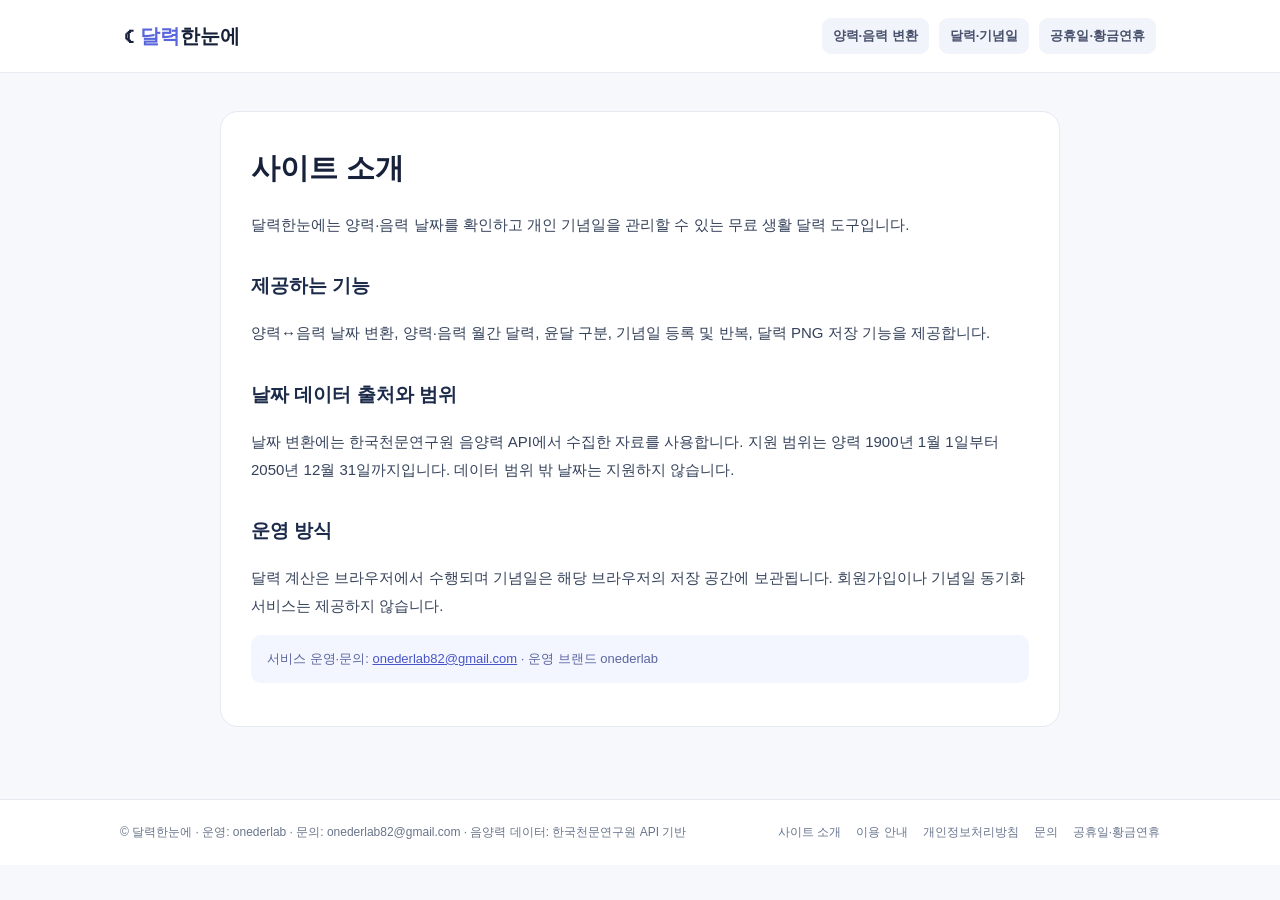
==== about.html @ 78605966 "Add files via upload" ====
<!DOCTYPE html>
<html lang="ko"><head><meta charset="utf-8"/><meta content="width=device-width,initial-scale=1" name="viewport"/><meta content="달력한눈에의 서비스 소개와 데이터 안내" name="description"/><title>사이트 소개 | 달력한눈에</title><link href="assets/info-pages.css" rel="stylesheet"/><link href="assets/site-info.css" rel="stylesheet"/><link href="favicon.svg" rel="icon" type="image/svg+xml"/></head><body><header><div class="nav"><div class="brand">☾ <i>달력</i>한눈에</div><nav class="site-menu"><a href="index.html">양력·음력 변환</a><a href="calendar.html">달력·기념일</a><a href="holidays.html">공휴일·황금연휴</a></nav></div></header><main class="info-page"><article><h1>사이트 소개</h1><p>달력한눈에는 양력·음력 날짜를 확인하고 개인 기념일을 관리할 수 있는 무료 생활 달력 도구입니다.</p><h2>제공하는 기능</h2><p>양력↔음력 날짜 변환, 양력·음력 월간 달력, 윤달 구분, 기념일 등록 및 반복, 달력 PNG 저장 기능을 제공합니다.</p><h2>날짜 데이터 출처와 범위</h2><p>날짜 변환에는 한국천문연구원 음양력 API에서 수집한 자료를 사용합니다. 지원 범위는 양력 1900년 1월 1일부터 2050년 12월 31일까지입니다. 데이터 범위 밖 날짜는 지원하지 않습니다.</p><h2>운영 방식</h2><p>달력 계산은 브라우저에서 수행되며 기념일은 해당 브라우저의 저장 공간에 보관됩니다. 회원가입이나 기념일 동기화 서비스는 제공하지 않습니다.</p><p class="notice">서비스 운영·문의: <a href="mailto:onederlab82@gmail.com">onederlab82@gmail.com</a> · 운영 브랜드 onederlab</p></article></main><footer class="site-footer"><div class="footer-inner"><span>© 달력한눈에 · 운영: onederlab · 문의: onederlab82@gmail.com · 음양력 데이터: 한국천문연구원 API 기반</span><nav aria-label="사이트 정보"><a href="about.html">사이트 소개</a><a href="guide.html">이용 안내</a><a href="privacy.html">개인정보처리방침</a><a href="contact.html">문의</a><a href="holidays.html">공휴일·황금연휴</a></nav></div></footer></body></html>
---- assets/info-pages.css ----
:root{font-family:Pretendard,"Noto Sans KR",-apple-system,BlinkMacSystemFont,"Segoe UI",sans-serif;color:#17213a;background:#f6f8fc}*{box-sizing:border-box}body{margin:0}header{background:#fff;border-bottom:1px solid #e7ebf3}.nav{max-width:1080px;margin:auto;padding:18px 24px;display:flex;align-items:center;justify-content:space-between;gap:12px;flex-wrap:wrap}.brand{font-size:20px;font-weight:850}.brand i{color:#5965db;font-style:normal}.site-menu{display:flex;gap:10px}.site-menu a{text-decoration:none;color:#47516c;font-size:13px;font-weight:700;padding:9px 11px;background:#f2f4fb;border-radius:9px}
---- assets/site-info.css ----
.site-footer{margin-top:28px;background:#fff;border-top:1px solid #e5e9f1;color:#69758b;font-size:12px}
.footer-inner{max-width:1080px;margin:auto;padding:24px 20px;display:flex;align-items:center;justify-content:space-between;gap:15px;flex-wrap:wrap}
.site-footer nav{display:flex;gap:15px;flex-wrap:wrap}.site-footer a{color:#68758e;text-decoration:none}.site-footer a:hover{text-decoration:underline;color:#4856c7}
.demo-ad{margin:20px 0;border:1px dashed #cbd4e5;border-radius:12px;background:#f9fbfe;min-height:105px;display:flex;align-items:center;justify-content:center;flex-direction:column;gap:6px;color:#758198;font-size:13px;text-align:center;padding:16px}
.demo-ad small{font-size:11px;color:#96a0b2}.info-page{max-width:880px;margin:38px auto 72px;padding:0 20px}
.info-page article{background:#fff;border:1px solid #e5e9f1;border-radius:18px;padding:30px;line-height:1.85;color:#35425b}
.info-page h1{margin:0 0 10px;font-size:29px;color:#17213a}.info-page h2{margin-top:30px;font-size:19px;color:#1c2b4a}
.info-page p,.info-page li{font-size:15px}.info-page .notice{background:#f4f6ff;border-radius:10px;padding:12px 16px;font-size:13px;color:#5965a0}
.info-page a{color:#4856c7}@media(max-width:600px){.info-page article{padding:20px}.info-page h1{font-size:24px}}
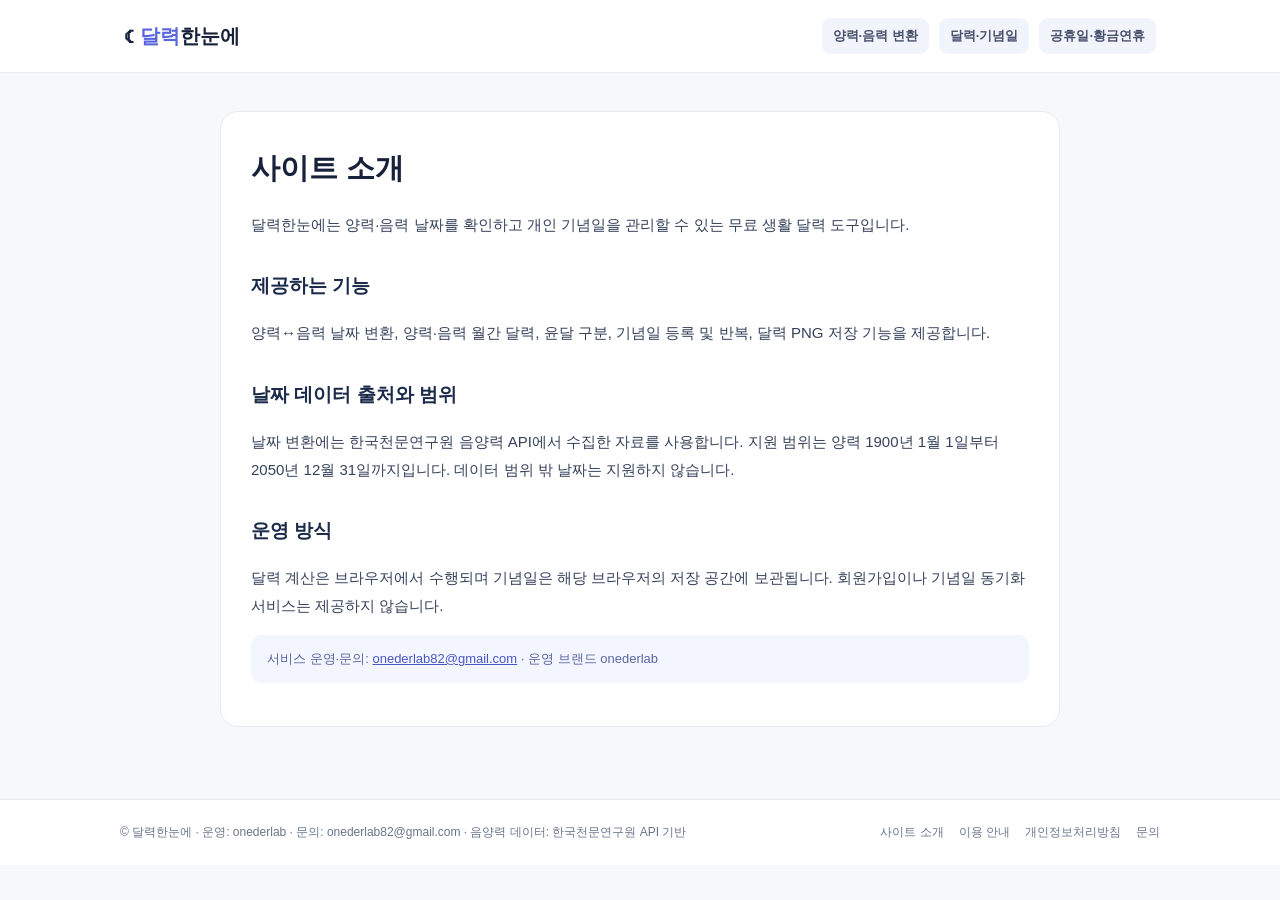
==== commit ec9d04df: "Add files via upload" ====
--- a/about.html
+++ b/about.html
@@ -1,2 +1,2 @@
 <!DOCTYPE html>
-<html lang="ko"><head><meta charset="utf-8"/><meta content="width=device-width,initial-scale=1" name="viewport"/><meta content="달력한눈에의 서비스 소개와 데이터 안내" name="description"/><title>사이트 소개 | 달력한눈에</title><link href="assets/info-pages.css" rel="stylesheet"/><link href="assets/site-info.css" rel="stylesheet"/><link href="favicon.svg" rel="icon" type="image/svg+xml"/></head><body><header><div class="nav"><div class="brand">☾ <i>달력</i>한눈에</div><nav class="site-menu"><a href="index.html">양력·음력 변환</a><a href="calendar.html">달력·기념일</a><a href="holidays.html">공휴일·황금연휴</a></nav></div></header><main class="info-page"><article><h1>사이트 소개</h1><p>달력한눈에는 양력·음력 날짜를 확인하고 개인 기념일을 관리할 수 있는 무료 생활 달력 도구입니다.</p><h2>제공하는 기능</h2><p>양력↔음력 날짜 변환, 양력·음력 월간 달력, 윤달 구분, 기념일 등록 및 반복, 달력 PNG 저장 기능을 제공합니다.</p><h2>날짜 데이터 출처와 범위</h2><p>날짜 변환에는 한국천문연구원 음양력 API에서 수집한 자료를 사용합니다. 지원 범위는 양력 1900년 1월 1일부터 2050년 12월 31일까지입니다. 데이터 범위 밖 날짜는 지원하지 않습니다.</p><h2>운영 방식</h2><p>달력 계산은 브라우저에서 수행되며 기념일은 해당 브라우저의 저장 공간에 보관됩니다. 회원가입이나 기념일 동기화 서비스는 제공하지 않습니다.</p><p class="notice">서비스 운영·문의: <a href="mailto:onederlab82@gmail.com">onederlab82@gmail.com</a> · 운영 브랜드 onederlab</p></article></main><footer class="site-footer"><div class="footer-inner"><span>© 달력한눈에 · 운영: onederlab · 문의: onederlab82@gmail.com · 음양력 데이터: 한국천문연구원 API 기반</span><nav aria-label="사이트 정보"><a href="about.html">사이트 소개</a><a href="guide.html">이용 안내</a><a href="privacy.html">개인정보처리방침</a><a href="contact.html">문의</a><a href="holidays.html">공휴일·황금연휴</a></nav></div></footer></body></html>+<html lang="ko"><head><meta charset="utf-8"/><meta content="width=device-width,initial-scale=1" name="viewport"/><meta content="달력한눈에의 서비스 소개와 데이터 안내" name="description"/><title>사이트 소개 | 달력한눈에</title><link href="assets/info-pages.css" rel="stylesheet"/><link href="assets/site-info.css" rel="stylesheet"/><link href="favicon.svg" rel="icon" type="image/svg+xml"/><link rel="stylesheet" href="assets/mobile.css"></head><body><header><div class="nav"><div class="brand">☾ <i>달력</i>한눈에</div><nav class="site-menu"><a href="index.html">양력·음력 변환</a><a href="calendar.html">달력·기념일</a><a href="holidays.html">공휴일·황금연휴</a></nav></div></header><main class="info-page"><article><h1>사이트 소개</h1><p>달력한눈에는 양력·음력 날짜를 확인하고 개인 기념일을 관리할 수 있는 무료 생활 달력 도구입니다.</p><h2>제공하는 기능</h2><p>양력↔음력 날짜 변환, 양력·음력 월간 달력, 윤달 구분, 기념일 등록 및 반복, 달력 PNG 저장 기능을 제공합니다.</p><h2>날짜 데이터 출처와 범위</h2><p>날짜 변환에는 한국천문연구원 음양력 API에서 수집한 자료를 사용합니다. 지원 범위는 양력 1900년 1월 1일부터 2050년 12월 31일까지입니다. 데이터 범위 밖 날짜는 지원하지 않습니다.</p><h2>운영 방식</h2><p>달력 계산은 브라우저에서 수행되며 기념일은 해당 브라우저의 저장 공간에 보관됩니다. 회원가입이나 기념일 동기화 서비스는 제공하지 않습니다.</p><p class="notice">서비스 운영·문의: <a href="mailto:onederlab82@gmail.com">onederlab82@gmail.com</a> · 운영 브랜드 onederlab</p></article></main><footer class="site-footer"><div class="footer-inner"><span>© 달력한눈에 · 운영: onederlab · 문의: onederlab82@gmail.com · 음양력 데이터: 한국천문연구원 API 기반</span><nav aria-label="사이트 정보"><a href="about.html">사이트 소개</a><a href="guide.html">이용 안내</a><a href="privacy.html">개인정보처리방침</a><a href="contact.html">문의</a></nav></div></footer></body></html>
--- a/assets/mobile.css
+++ b/assets/mobile.css
@@ -0,0 +1,77 @@
+/* v9 mobile responsiveness: loaded after shared-layout.css on every page */
+html{overflow-x:clip;-webkit-text-size-adjust:100%}
+body{min-width:0;overflow-wrap:break-word}
+img,svg,canvas{max-width:100%}
+button,select,input{max-width:100%}
+button,select{touch-action:manipulation}
+:focus-visible{outline:3px solid #5965db;outline-offset:2px}
+@media(max-width:800px){
+ main .layout{grid-template-columns:minmax(0,1fr)}
+ .footer-inner{align-items:flex-start}
+}
+@media(max-width:600px){
+ header .nav{padding:12px 14px;min-height:0;gap:12px}
+ header .brand{font-size:19px}
+ header .site-menu{display:grid;grid-template-columns:repeat(3,minmax(0,1fr));gap:6px;width:100%;align-items:stretch}
+ header .site-menu a{min-width:0;padding:10px 4px;min-height:44px;font-size:clamp(10px,2.75vw,12px);line-height:1.35;text-align:center;white-space:normal}
+ main,main.holidays-page{padding:24px 12px 48px}
+ main .hero,main .intro,main.holidays-page .intro{margin-bottom:18px}
+ main .hero h1,main .intro h1,main.holidays-page .intro h1{font-size:clamp(23px,6vw,27px);letter-spacing:-.7px}
+ main .hero p,main .intro p,main.holidays-page .intro p{font-size:13px}
+ main .panel,main.holidays-page .panel,main .aside,main .side{padding:16px;border-radius:15px}
+ main .layout{gap:14px}
+ .demo-ad,main.holidays-page .holiday-ad{margin:16px 0;min-height:76px;padding:12px}
+ .footer-inner{padding:20px 14px;gap:12px;line-height:1.7}
+ .footer-inner nav{display:flex;flex-wrap:wrap;gap:9px 14px}
+ /* Converter */
+ .fields{grid-template-columns:minmax(0,1.35fr) minmax(0,1fr) minmax(0,1fr);gap:7px}
+ .field{min-width:0}
+ .field select,.field input{min-width:0;width:100%;font-size:16px;padding:12px 5px}
+ .field label{margin-bottom:6px}
+ .tabs button{min-width:0;font-size:13px;padding:12px 5px;min-height:44px}
+ .section-label{margin:22px 0 12px;font-size:14px}
+ .primary{min-height:46px}
+ .result{padding:18px 14px;margin-top:18px}
+ .result .date{font-size:clamp(19px,5.5vw,26px);overflow-wrap:anywhere}
+ .info{padding:19px 16px;margin-top:16px}
+ /* Calendar: preserve seven columns while making text readable */
+ .toolbar{display:flex;flex-direction:column;align-items:stretch;gap:12px}
+ .months{width:100%;justify-content:space-between;gap:4px}
+ .date-jump{min-width:0;justify-content:center;gap:5px}
+ .date-jump select{font-size:14px;padding:9px 5px;min-width:0;max-width:112px}
+ .months>button{min-width:40px;min-height:44px;padding:8px 10px;flex-shrink:0}
+ .controls{justify-content:space-between;width:100%}
+ .controls button,.controls select{min-height:44px}
+ .weekdays,.days{gap:2px}
+ .weekday{font-size:11px;padding:8px 0}
+ .day,.empty{min-width:0;min-height:76px;border-radius:6px}
+ .day{padding:5px 3px;gap:3px;overflow:hidden}
+ .day.selected{padding:4px 2px}
+ .day .main-date{font-size:13px}
+ .day .sub-date{font-size:9px;line-height:1.15;overflow-wrap:anywhere}
+ .day .event-tag{font-size:9px;padding:2px;line-height:1.2}
+ .holiday-tag{font-size:9px;line-height:1.15;overflow-wrap:anywhere}
+ .all-events-list{grid-template-columns:minmax(0,1fr)}
+ .all-event{min-width:0;padding:10px;flex-wrap:wrap}
+ .all-event-actions{flex-wrap:wrap}
+ /* Holiday overview */
+ .holiday-head{gap:10px;align-items:flex-start}
+ .holiday-summary{font-size:13px}
+ .gold-grid,.month-grid{grid-template-columns:minmax(0,1fr)}
+ .gold-card,.month-card{min-width:0;padding:14px}
+ .gold-card h3{font-size:17px}
+ .gold-card .range{font-size:13px;overflow-wrap:anywhere}
+ .section-heading h2{font-size:19px}
+ .info-page{margin:22px auto 45px;padding:0 12px}
+ .info-page article{padding:18px 15px}
+}
+@media(max-width:360px){
+ header .site-menu a{font-size:10px;padding:9px 2px}
+ main,main.holidays-page{padding-left:9px;padding-right:9px}
+ main .panel,main.holidays-page .panel{padding:11px}
+ .day,.empty{min-height:72px}
+ .day .main-date{font-size:12px}
+ .day .sub-date,.holiday-tag{font-size:8px}
+ .date-jump select{max-width:100px;padding:8px 3px}
+}
+@media(prefers-reduced-motion:reduce){*,*::before,*::after{scroll-behavior:auto!important;transition:none!important}}
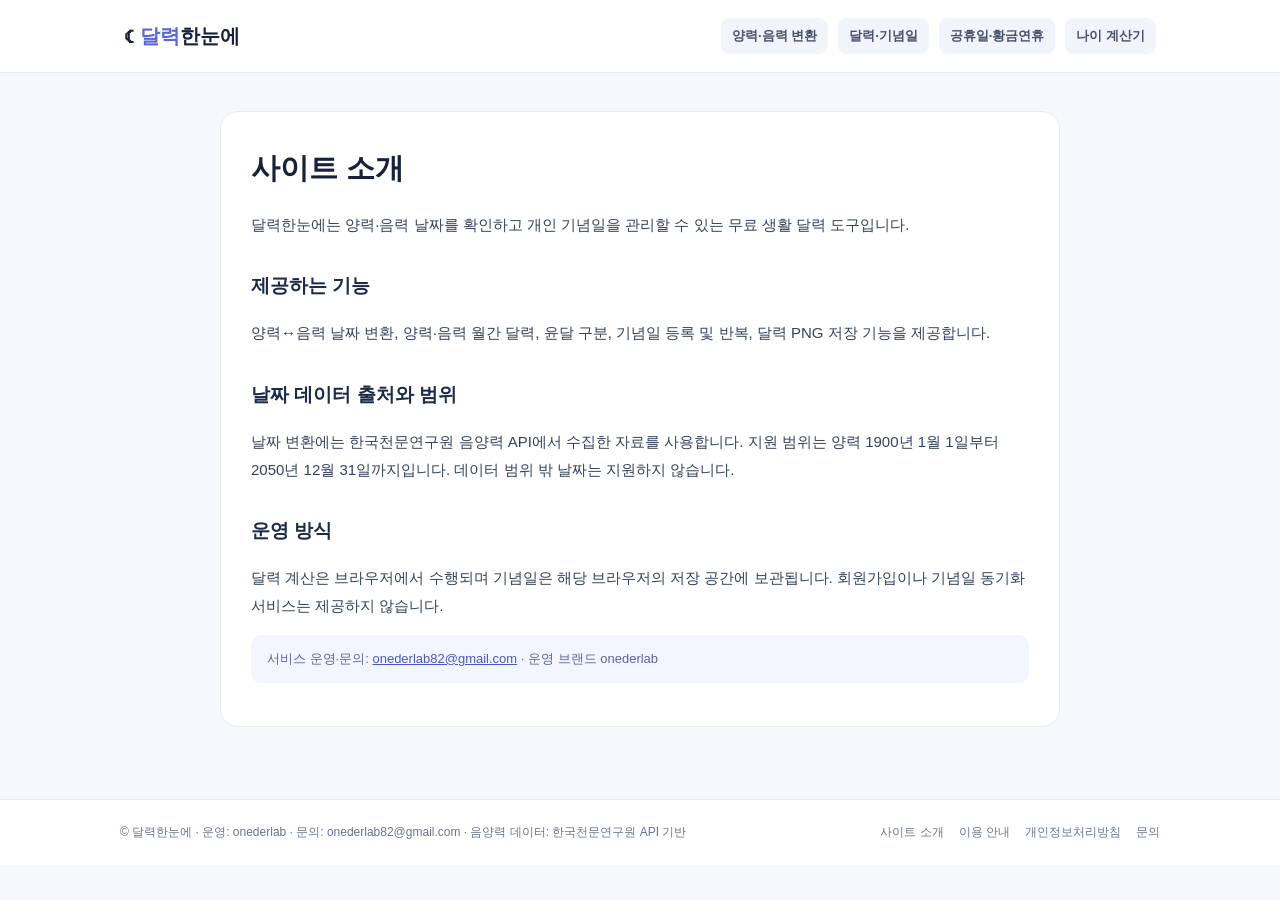
==== commit c8a4fd1f: "Add files via upload" ====
--- a/about.html
+++ b/about.html
@@ -1,2 +1,2 @@
 <!DOCTYPE html>
-<html lang="ko"><head><meta charset="utf-8"/><meta content="width=device-width,initial-scale=1" name="viewport"/><meta content="달력한눈에의 서비스 소개와 데이터 안내" name="description"/><title>사이트 소개 | 달력한눈에</title><link href="assets/info-pages.css" rel="stylesheet"/><link href="assets/site-info.css" rel="stylesheet"/><link href="favicon.svg" rel="icon" type="image/svg+xml"/><link rel="stylesheet" href="assets/mobile.css"></head><body><header><div class="nav"><div class="brand">☾ <i>달력</i>한눈에</div><nav class="site-menu"><a href="index.html">양력·음력 변환</a><a href="calendar.html">달력·기념일</a><a href="holidays.html">공휴일·황금연휴</a></nav></div></header><main class="info-page"><article><h1>사이트 소개</h1><p>달력한눈에는 양력·음력 날짜를 확인하고 개인 기념일을 관리할 수 있는 무료 생활 달력 도구입니다.</p><h2>제공하는 기능</h2><p>양력↔음력 날짜 변환, 양력·음력 월간 달력, 윤달 구분, 기념일 등록 및 반복, 달력 PNG 저장 기능을 제공합니다.</p><h2>날짜 데이터 출처와 범위</h2><p>날짜 변환에는 한국천문연구원 음양력 API에서 수집한 자료를 사용합니다. 지원 범위는 양력 1900년 1월 1일부터 2050년 12월 31일까지입니다. 데이터 범위 밖 날짜는 지원하지 않습니다.</p><h2>운영 방식</h2><p>달력 계산은 브라우저에서 수행되며 기념일은 해당 브라우저의 저장 공간에 보관됩니다. 회원가입이나 기념일 동기화 서비스는 제공하지 않습니다.</p><p class="notice">서비스 운영·문의: <a href="mailto:onederlab82@gmail.com">onederlab82@gmail.com</a> · 운영 브랜드 onederlab</p></article></main><footer class="site-footer"><div class="footer-inner"><span>© 달력한눈에 · 운영: onederlab · 문의: onederlab82@gmail.com · 음양력 데이터: 한국천문연구원 API 기반</span><nav aria-label="사이트 정보"><a href="about.html">사이트 소개</a><a href="guide.html">이용 안내</a><a href="privacy.html">개인정보처리방침</a><a href="contact.html">문의</a></nav></div></footer></body></html>+<html lang="ko"><head><meta charset="utf-8"/><meta content="width=device-width,initial-scale=1" name="viewport"/><meta content="달력한눈에의 서비스 소개와 데이터 안내" name="description"/><title>사이트 소개 | 달력한눈에</title><link href="assets/info-pages.css" rel="stylesheet"/><link href="assets/site-info.css" rel="stylesheet"/><link href="favicon.svg" rel="icon" type="image/svg+xml"/><link rel="stylesheet" href="assets/mobile.css"></head><body><header><div class="nav"><div class="brand">☾ <i>달력</i>한눈에</div><nav class="site-menu"><a href="index.html">양력·음력 변환</a><a href="calendar.html">달력·기념일</a><a href="holidays.html">공휴일·황금연휴</a><a href="age.html">나이 계산기</a></nav></div></header><main class="info-page"><article><h1>사이트 소개</h1><p>달력한눈에는 양력·음력 날짜를 확인하고 개인 기념일을 관리할 수 있는 무료 생활 달력 도구입니다.</p><h2>제공하는 기능</h2><p>양력↔음력 날짜 변환, 양력·음력 월간 달력, 윤달 구분, 기념일 등록 및 반복, 달력 PNG 저장 기능을 제공합니다.</p><h2>날짜 데이터 출처와 범위</h2><p>날짜 변환에는 한국천문연구원 음양력 API에서 수집한 자료를 사용합니다. 지원 범위는 양력 1900년 1월 1일부터 2050년 12월 31일까지입니다. 데이터 범위 밖 날짜는 지원하지 않습니다.</p><h2>운영 방식</h2><p>달력 계산은 브라우저에서 수행되며 기념일은 해당 브라우저의 저장 공간에 보관됩니다. 회원가입이나 기념일 동기화 서비스는 제공하지 않습니다.</p><p class="notice">서비스 운영·문의: <a href="mailto:onederlab82@gmail.com">onederlab82@gmail.com</a> · 운영 브랜드 onederlab</p></article></main><footer class="site-footer"><div class="footer-inner"><span>© 달력한눈에 · 운영: onederlab · 문의: onederlab82@gmail.com · 음양력 데이터: 한국천문연구원 API 기반</span><nav aria-label="사이트 정보"><a href="about.html">사이트 소개</a><a href="guide.html">이용 안내</a><a href="privacy.html">개인정보처리방침</a><a href="contact.html">문의</a></nav></div></footer></body></html>
--- a/assets/mobile.css
+++ b/assets/mobile.css
@@ -12,7 +12,7 @@
 @media(max-width:600px){
  header .nav{padding:12px 14px;min-height:0;gap:12px}
  header .brand{font-size:19px}
- header .site-menu{display:grid;grid-template-columns:repeat(3,minmax(0,1fr));gap:6px;width:100%;align-items:stretch}
+ header .site-menu{display:grid;grid-template-columns:repeat(2,minmax(0,1fr));gap:6px;width:100%;align-items:stretch}
  header .site-menu a{min-width:0;padding:10px 4px;min-height:44px;font-size:clamp(10px,2.75vw,12px);line-height:1.35;text-align:center;white-space:normal}
  main,main.holidays-page{padding:24px 12px 48px}
  main .hero,main .intro,main.holidays-page .intro{margin-bottom:18px}
@@ -47,8 +47,8 @@
  .day,.empty{min-width:0;min-height:76px;border-radius:6px}
  .day{padding:5px 3px;gap:3px;overflow:hidden}
  .day.selected{padding:4px 2px}
- .day .main-date{font-size:13px}
- .day .sub-date{font-size:9px;line-height:1.15;overflow-wrap:anywhere}
+ .day .main-date{font-size:clamp(15px,4.5vw,19px);line-height:1.2;font-weight:850}
+ .day .sub-date{font-size:clamp(9px,2.5vw,11px);line-height:1.15;overflow-wrap:anywhere}
  .day .event-tag{font-size:9px;padding:2px;line-height:1.2}
  .holiday-tag{font-size:9px;line-height:1.15;overflow-wrap:anywhere}
  .all-events-list{grid-template-columns:minmax(0,1fr)}
@@ -70,8 +70,27 @@
  main,main.holidays-page{padding-left:9px;padding-right:9px}
  main .panel,main.holidays-page .panel{padding:11px}
  .day,.empty{min-height:72px}
- .day .main-date{font-size:12px}
- .day .sub-date,.holiday-tag{font-size:8px}
+ .day .main-date{font-size:15px}
+ .day .sub-date,.holiday-tag{font-size:9px}
  .date-jump select{max-width:100px;padding:8px 3px}
 }
 @media(prefers-reduced-motion:reduce){*,*::before,*::after{scroll-behavior:auto!important;transition:none!important}}
+
+/* v12: compact, legible seven-column calendar on narrow screens */
+@media(max-width:600px){
+ .weekdays,.days{gap:3px}
+ .day,.empty{min-height:83px}
+ .day{padding:7px 3px;gap:3px}
+ .day.selected{padding:6px 2px}
+ .day .main-date{font-size:clamp(15px,4.5vw,19px)!important;font-weight:850;line-height:1.2}
+ .day .sub-date{font-size:10px;line-height:1.2}
+ .day .event-tag,.holiday-tag{font-size:9px;line-height:1.2}
+ header .site-menu a{font-size:12px;min-height:44px}
+}
+@media(max-width:360px){
+ .weekdays,.days{gap:2px}
+ .day,.empty{min-height:79px}
+ .day{padding:6px 2px}
+ .day .main-date{font-size:15px!important}
+ header .site-menu a{font-size:11px}
+}
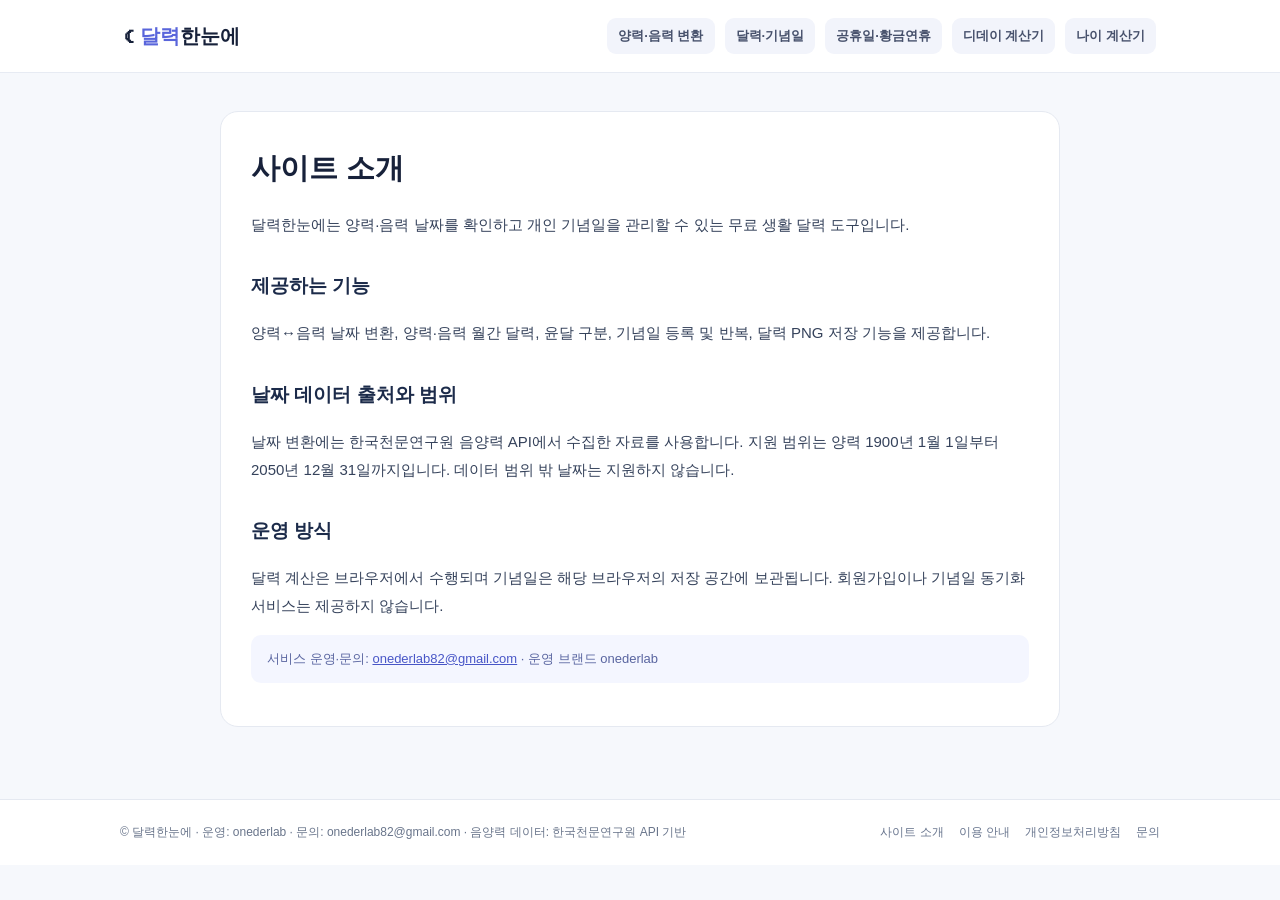
==== commit 40b3e383: "Add files via upload" ====
--- a/about.html
+++ b/about.html
@@ -1,2 +1,3 @@
 <!DOCTYPE html>
-<html lang="ko"><head><meta charset="utf-8"/><meta content="width=device-width,initial-scale=1" name="viewport"/><meta content="달력한눈에의 서비스 소개와 데이터 안내" name="description"/><title>사이트 소개 | 달력한눈에</title><link href="assets/info-pages.css" rel="stylesheet"/><link href="assets/site-info.css" rel="stylesheet"/><link href="favicon.svg" rel="icon" type="image/svg+xml"/><link rel="stylesheet" href="assets/mobile.css"></head><body><header><div class="nav"><div class="brand">☾ <i>달력</i>한눈에</div><nav class="site-menu"><a href="index.html">양력·음력 변환</a><a href="calendar.html">달력·기념일</a><a href="holidays.html">공휴일·황금연휴</a><a href="age.html">나이 계산기</a></nav></div></header><main class="info-page"><article><h1>사이트 소개</h1><p>달력한눈에는 양력·음력 날짜를 확인하고 개인 기념일을 관리할 수 있는 무료 생활 달력 도구입니다.</p><h2>제공하는 기능</h2><p>양력↔음력 날짜 변환, 양력·음력 월간 달력, 윤달 구분, 기념일 등록 및 반복, 달력 PNG 저장 기능을 제공합니다.</p><h2>날짜 데이터 출처와 범위</h2><p>날짜 변환에는 한국천문연구원 음양력 API에서 수집한 자료를 사용합니다. 지원 범위는 양력 1900년 1월 1일부터 2050년 12월 31일까지입니다. 데이터 범위 밖 날짜는 지원하지 않습니다.</p><h2>운영 방식</h2><p>달력 계산은 브라우저에서 수행되며 기념일은 해당 브라우저의 저장 공간에 보관됩니다. 회원가입이나 기념일 동기화 서비스는 제공하지 않습니다.</p><p class="notice">서비스 운영·문의: <a href="mailto:onederlab82@gmail.com">onederlab82@gmail.com</a> · 운영 브랜드 onederlab</p></article></main><footer class="site-footer"><div class="footer-inner"><span>© 달력한눈에 · 운영: onederlab · 문의: onederlab82@gmail.com · 음양력 데이터: 한국천문연구원 API 기반</span><nav aria-label="사이트 정보"><a href="about.html">사이트 소개</a><a href="guide.html">이용 안내</a><a href="privacy.html">개인정보처리방침</a><a href="contact.html">문의</a></nav></div></footer></body></html>+
+<html lang="ko"><head><meta charset="utf-8"/><meta content="width=device-width,initial-scale=1" name="viewport"/><meta content="달력한눈에에서 제공하는 양력 음력 변환, 달력, 공휴일·황금연휴, 나이 계산 기능과 날짜 데이터 출처를 안내합니다." name="description"/><title>달력한눈에 소개 - 무료 날짜·달력 계산 서비스</title><link href="assets/info-pages.css" rel="stylesheet"/><link href="assets/site-info.css" rel="stylesheet"/><link href="favicon.svg" rel="icon" type="image/svg+xml"/><link href="assets/mobile.css" rel="stylesheet"/><link href="https://dalryeok-hannune.pages.dev/about.html" rel="canonical"/><meta content="https://dalryeok-hannune.pages.dev/about.html" property="og:url"/><meta content="website" property="og:type"/></head><body><header><div class="nav"><div class="brand">☾ <i>달력</i>한눈에</div><nav class="site-menu"><a href="index.html">양력·음력 변환</a><a href="calendar.html">달력·기념일</a><a href="holidays.html">공휴일·황금연휴</a><a href="dday.html">디데이 계산기</a><a href="age.html">나이 계산기</a></nav></div></header><main class="info-page"><article><h1>사이트 소개</h1><p>달력한눈에는 양력·음력 날짜를 확인하고 개인 기념일을 관리할 수 있는 무료 생활 달력 도구입니다.</p><h2>제공하는 기능</h2><p>양력↔음력 날짜 변환, 양력·음력 월간 달력, 윤달 구분, 기념일 등록 및 반복, 달력 PNG 저장 기능을 제공합니다.</p><h2>날짜 데이터 출처와 범위</h2><p>날짜 변환에는 한국천문연구원 음양력 API에서 수집한 자료를 사용합니다. 지원 범위는 양력 1900년 1월 1일부터 2050년 12월 31일까지입니다. 데이터 범위 밖 날짜는 지원하지 않습니다.</p><h2>운영 방식</h2><p>달력 계산은 브라우저에서 수행되며 기념일은 해당 브라우저의 저장 공간에 보관됩니다. 회원가입이나 기념일 동기화 서비스는 제공하지 않습니다.</p><p class="notice">서비스 운영·문의: <a href="mailto:onederlab82@gmail.com">onederlab82@gmail.com</a> · 운영 브랜드 onederlab</p></article></main><footer class="site-footer"><div class="footer-inner"><span>© 달력한눈에 · 운영: onederlab · 문의: onederlab82@gmail.com · 음양력 데이터: 한국천문연구원 API 기반</span><nav aria-label="사이트 정보"><a href="about.html">사이트 소개</a><a href="guide.html">이용 안내</a><a href="privacy.html">개인정보처리방침</a><a href="contact.html">문의</a></nav></div></footer></body></html>
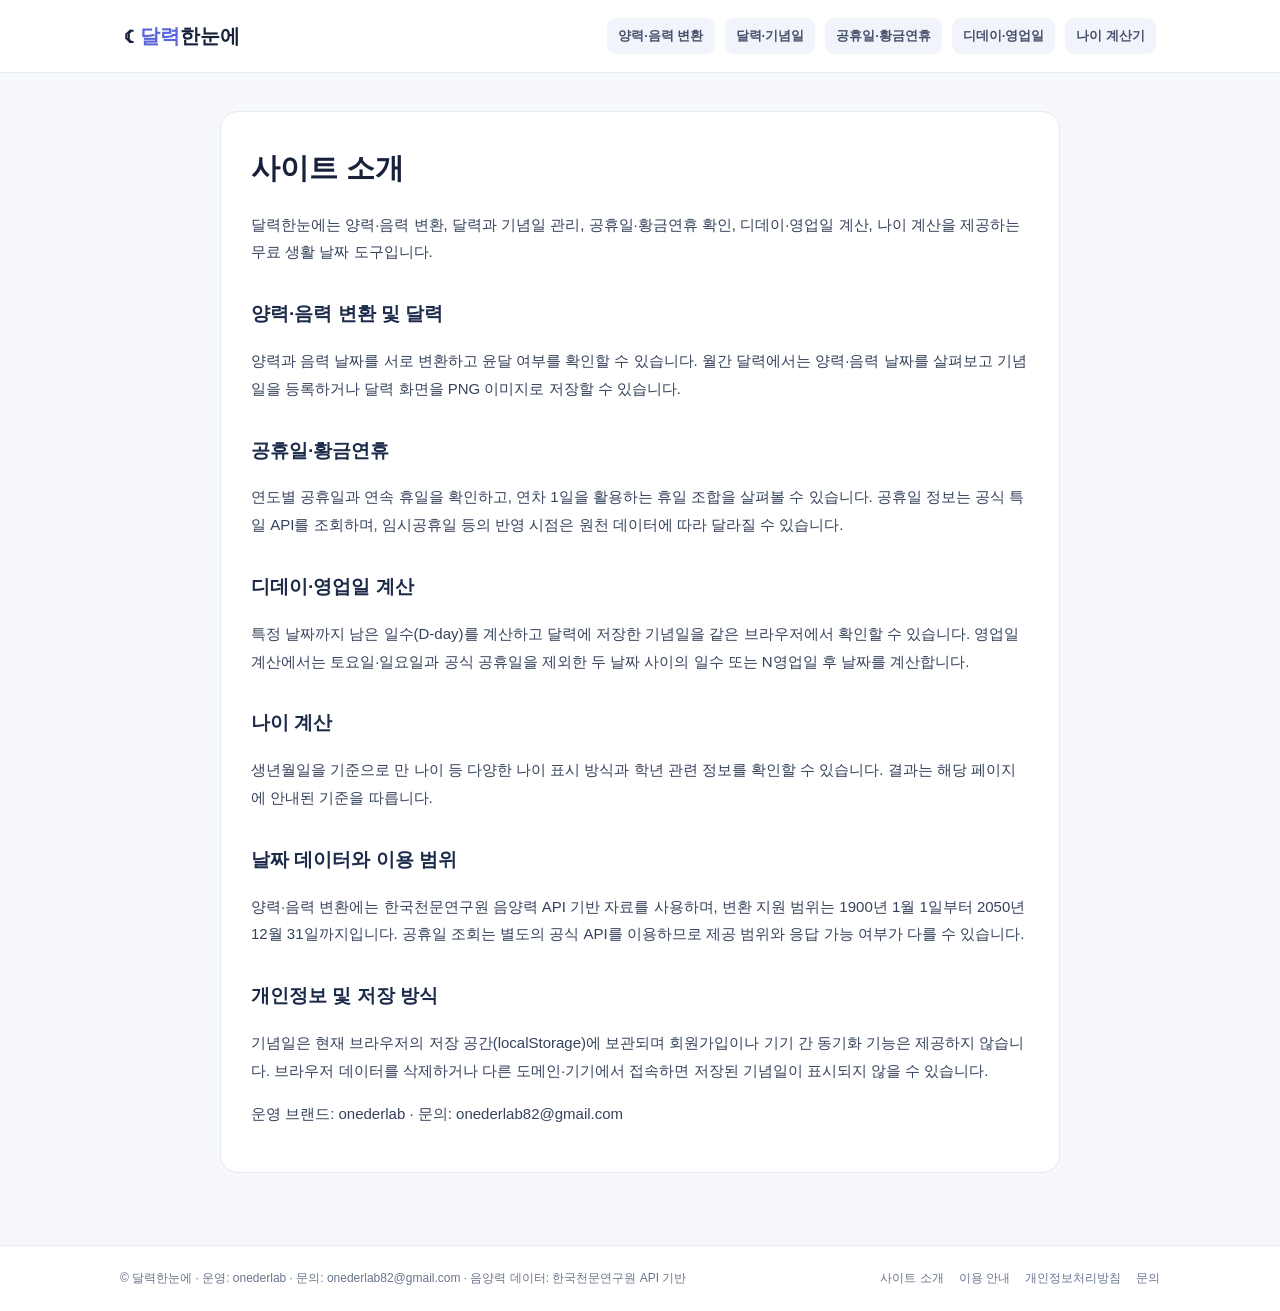
==== commit a7b4f8ed: "Add files via upload" ====
--- a/about.html
+++ b/about.html
@@ -1,3 +1,3 @@
 <!DOCTYPE html>
 
-<html lang="ko"><head><meta charset="utf-8"/><meta content="width=device-width,initial-scale=1" name="viewport"/><meta content="달력한눈에에서 제공하는 양력 음력 변환, 달력, 공휴일·황금연휴, 나이 계산 기능과 날짜 데이터 출처를 안내합니다." name="description"/><title>달력한눈에 소개 - 무료 날짜·달력 계산 서비스</title><link href="assets/info-pages.css" rel="stylesheet"/><link href="assets/site-info.css" rel="stylesheet"/><link href="favicon.svg" rel="icon" type="image/svg+xml"/><link href="assets/mobile.css" rel="stylesheet"/><link href="https://dalryeok-hannune.pages.dev/about.html" rel="canonical"/><meta content="https://dalryeok-hannune.pages.dev/about.html" property="og:url"/><meta content="website" property="og:type"/></head><body><header><div class="nav"><div class="brand">☾ <i>달력</i>한눈에</div><nav class="site-menu"><a href="index.html">양력·음력 변환</a><a href="calendar.html">달력·기념일</a><a href="holidays.html">공휴일·황금연휴</a><a href="dday.html">디데이 계산기</a><a href="age.html">나이 계산기</a></nav></div></header><main class="info-page"><article><h1>사이트 소개</h1><p>달력한눈에는 양력·음력 날짜를 확인하고 개인 기념일을 관리할 수 있는 무료 생활 달력 도구입니다.</p><h2>제공하는 기능</h2><p>양력↔음력 날짜 변환, 양력·음력 월간 달력, 윤달 구분, 기념일 등록 및 반복, 달력 PNG 저장 기능을 제공합니다.</p><h2>날짜 데이터 출처와 범위</h2><p>날짜 변환에는 한국천문연구원 음양력 API에서 수집한 자료를 사용합니다. 지원 범위는 양력 1900년 1월 1일부터 2050년 12월 31일까지입니다. 데이터 범위 밖 날짜는 지원하지 않습니다.</p><h2>운영 방식</h2><p>달력 계산은 브라우저에서 수행되며 기념일은 해당 브라우저의 저장 공간에 보관됩니다. 회원가입이나 기념일 동기화 서비스는 제공하지 않습니다.</p><p class="notice">서비스 운영·문의: <a href="mailto:onederlab82@gmail.com">onederlab82@gmail.com</a> · 운영 브랜드 onederlab</p></article></main><footer class="site-footer"><div class="footer-inner"><span>© 달력한눈에 · 운영: onederlab · 문의: onederlab82@gmail.com · 음양력 데이터: 한국천문연구원 API 기반</span><nav aria-label="사이트 정보"><a href="about.html">사이트 소개</a><a href="guide.html">이용 안내</a><a href="privacy.html">개인정보처리방침</a><a href="contact.html">문의</a></nav></div></footer></body></html>+<html lang="ko"><head><meta charset="utf-8"/><meta content="width=device-width,initial-scale=1" name="viewport"/><meta content="달력한눈에의 양력·음력 변환, 달력·기념일, 공휴일·황금연휴, 디데이·영업일, 나이 계산 기능과 데이터 출처를 소개합니다." name="description"/><title>달력한눈에 소개 - 무료 날짜·달력 계산 서비스</title><link href="assets/info-pages.css" rel="stylesheet"/><link href="assets/site-info.css" rel="stylesheet"/><link href="favicon.svg" rel="icon" type="image/svg+xml"/><link href="assets/mobile.css" rel="stylesheet"/><link href="https://dalryeok-hannune.pages.dev/about.html" rel="canonical"/><meta content="https://dalryeok-hannune.pages.dev/about.html" property="og:url"/><meta content="website" property="og:type"/><link href="assets/mobile-polish.css" rel="stylesheet"/></head><body><header><div class="nav"><div class="brand">☾ <i>달력</i>한눈에</div><nav class="site-menu"><a href="index.html">양력·음력 변환</a><a href="calendar.html">달력·기념일</a><a href="holidays.html">공휴일·황금연휴</a><a href="dday.html">디데이·영업일</a><a href="age.html">나이 계산기</a></nav></div></header><main class="info-page"><article><h1>사이트 소개</h1><p>달력한눈에는 양력·음력 변환, 달력과 기념일 관리, 공휴일·황금연휴 확인, 디데이·영업일 계산, 나이 계산을 제공하는 무료 생활 날짜 도구입니다.</p><h2>양력·음력 변환 및 달력</h2><p>양력과 음력 날짜를 서로 변환하고 윤달 여부를 확인할 수 있습니다. 월간 달력에서는 양력·음력 날짜를 살펴보고 기념일을 등록하거나 달력 화면을 PNG 이미지로 저장할 수 있습니다.</p><h2>공휴일·황금연휴</h2><p>연도별 공휴일과 연속 휴일을 확인하고, 연차 1일을 활용하는 휴일 조합을 살펴볼 수 있습니다. 공휴일 정보는 공식 특일 API를 조회하며, 임시공휴일 등의 반영 시점은 원천 데이터에 따라 달라질 수 있습니다.</p><h2>디데이·영업일 계산</h2><p>특정 날짜까지 남은 일수(D-day)를 계산하고 달력에 저장한 기념일을 같은 브라우저에서 확인할 수 있습니다. 영업일 계산에서는 토요일·일요일과 공식 공휴일을 제외한 두 날짜 사이의 일수 또는 N영업일 후 날짜를 계산합니다.</p><h2>나이 계산</h2><p>생년월일을 기준으로 만 나이 등 다양한 나이 표시 방식과 학년 관련 정보를 확인할 수 있습니다. 결과는 해당 페이지에 안내된 기준을 따릅니다.</p><h2>날짜 데이터와 이용 범위</h2><p>양력·음력 변환에는 한국천문연구원 음양력 API 기반 자료를 사용하며, 변환 지원 범위는 1900년 1월 1일부터 2050년 12월 31일까지입니다. 공휴일 조회는 별도의 공식 API를 이용하므로 제공 범위와 응답 가능 여부가 다를 수 있습니다.</p><h2>개인정보 및 저장 방식</h2><p>기념일은 현재 브라우저의 저장 공간(localStorage)에 보관되며 회원가입이나 기기 간 동기화 기능은 제공하지 않습니다. 브라우저 데이터를 삭제하거나 다른 도메인·기기에서 접속하면 저장된 기념일이 표시되지 않을 수 있습니다.</p><p>운영 브랜드: onederlab · 문의: onederlab82@gmail.com</p></article></main><footer class="site-footer"><div class="footer-inner"><span>© 달력한눈에 · 운영: onederlab · 문의: onederlab82@gmail.com · 음양력 데이터: 한국천문연구원 API 기반</span><nav aria-label="사이트 정보"><a href="about.html">사이트 소개</a><a href="guide.html">이용 안내</a><a href="privacy.html">개인정보처리방침</a><a href="contact.html">문의</a></nav></div></footer></body></html>
--- a/assets/site-info.css
+++ b/assets/site-info.css
@@ -2,8 +2,7 @@
 .site-footer{margin-top:28px;background:#fff;border-top:1px solid #e5e9f1;color:#69758b;font-size:12px}
 .footer-inner{max-width:1080px;margin:auto;padding:24px 20px;display:flex;align-items:center;justify-content:space-between;gap:15px;flex-wrap:wrap}
 .site-footer nav{display:flex;gap:15px;flex-wrap:wrap}.site-footer a{color:#68758e;text-decoration:none}.site-footer a:hover{text-decoration:underline;color:#4856c7}
-.demo-ad{margin:20px 0;border:1px dashed #cbd4e5;border-radius:12px;background:#f9fbfe;min-height:105px;display:flex;align-items:center;justify-content:center;flex-direction:column;gap:6px;color:#758198;font-size:13px;text-align:center;padding:16px}
-.demo-ad small{font-size:11px;color:#96a0b2}.info-page{max-width:880px;margin:38px auto 72px;padding:0 20px}
+.info-page{max-width:880px;margin:38px auto 72px;padding:0 20px}
 .info-page article{background:#fff;border:1px solid #e5e9f1;border-radius:18px;padding:30px;line-height:1.85;color:#35425b}
 .info-page h1{margin:0 0 10px;font-size:29px;color:#17213a}.info-page h2{margin-top:30px;font-size:19px;color:#1c2b4a}
 .info-page p,.info-page li{font-size:15px}.info-page .notice{background:#f4f6ff;border-radius:10px;padding:12px 16px;font-size:13px;color:#5965a0}
--- a/assets/mobile.css
+++ b/assets/mobile.css
@@ -20,7 +20,7 @@
  main .hero p,main .intro p,main.holidays-page .intro p{font-size:13px}
  main .panel,main.holidays-page .panel,main .aside,main .side{padding:16px;border-radius:15px}
  main .layout{gap:14px}
- .demo-ad,main.holidays-page .holiday-ad{margin:16px 0;min-height:76px;padding:12px}
+ 
  .footer-inner{padding:20px 14px;gap:12px;line-height:1.7}
  .footer-inner nav{display:flex;flex-wrap:wrap;gap:9px 14px}
  /* Converter */
--- a/assets/mobile-polish.css
+++ b/assets/mobile-polish.css
@@ -0,0 +1,68 @@
+/* v22: mobile-first polish; deliberately scoped to small viewports. */
+@media (max-width: 600px) {
+  html { -webkit-text-size-adjust:100%; }
+  body { overflow-x:clip; }
+  header .nav { padding:12px 14px 14px; gap:12px; }
+  header .brand { font-size:20px; }
+  header .site-menu { display:grid; grid-template-columns:repeat(6,minmax(0,1fr)); gap:7px; width:100%; }
+  header .site-menu a { grid-column:span 2; display:flex; align-items:center; justify-content:center; min-width:0; min-height:46px; padding:8px 5px; font-size:12px; line-height:1.35; overflow-wrap:keep-all; text-align:center; }
+  header .site-menu a:nth-child(4),header .site-menu a:nth-child(5) { grid-column:span 3; }
+  main, main.holidays-page, main.age-page { padding:22px 12px 46px; }
+  main .hero,main .intro,main.holidays-page .intro { margin-bottom:18px; }
+  main .hero h1,main .intro h1,main.holidays-page .intro h1 { font-size:clamp(23px,6vw,28px); line-height:1.35; overflow-wrap:keep-all; }
+  main .hero p,main .intro p,main.holidays-page .intro p { font-size:14px; line-height:1.65; }
+  main .layout { gap:14px; }
+  main .panel,main.holidays-page .panel,main .aside,main .side { padding:16px; border-radius:15px; }
+  main h2 { line-height:1.4; overflow-wrap:keep-all; }
+  button,select,input { font-size:16px; }
+  button,a { -webkit-tap-highlight-color:transparent; }
+  button,.primary,.dday-primary,.age-button { min-height:44px; }
+  input,select,textarea { min-height:44px; }
+  .tabs button,.dday-tabs button { min-height:46px; }
+  .dday-tabs { gap:7px; }
+  .dday-tabs button { padding:11px 7px; font-size:14px; }
+  .dday-fields { grid-template-columns:minmax(0,1fr); }
+  .dday-fields input { font-size:16px; min-height:48px; }
+  .dday-result { padding:16px; }
+  .dday-result strong { font-size:clamp(26px,8vw,34px); overflow-wrap:anywhere; }
+  .dday-event-grid { grid-template-columns:minmax(0,1fr); }
+  .dday-events-heading { align-items:flex-start; }
+  .dday-events-heading .calendar-jump { display:inline-flex; align-items:center; min-height:44px; }
+  .dday-page>.dday-aside { margin:0 0 16px; }
+  .holiday-head select { min-height:46px; font-size:16px; }
+  .month-heading { flex-wrap:wrap; align-items:center; }
+  .month-heading .month-calendar-link { min-height:40px; display:inline-flex; align-items:center; justify-content:center; font-size:12px; padding:8px 10px; text-decoration:none; }
+  .gold-grid,.month-grid { grid-template-columns:minmax(0,1fr); }
+  .gold-card,.month-card { padding:15px; }
+  .gold-card .range { line-height:1.55; }
+  .age-fields { gap:9px; }
+  .age-results { gap:9px; }
+  .age-results>div { min-width:0; padding:12px; }
+  .age-results strong { font-size:clamp(19px,5vw,28px); overflow-wrap:anywhere; }
+  .grade-grid { gap:10px; }
+  .school-table-wrap { -webkit-overflow-scrolling:touch; }
+  .weekdays,.days { gap:2px; }
+  .day,.empty { min-height:76px; }
+  .day { padding:6px 3px; }
+  .day.selected { padding:5px 2px; }
+  .day .main-date { font-size:clamp(14px,4.2vw,18px)!important; }
+  .day .sub-date { font-size:10px; }
+  .day .event-tag,.holiday-tag { font-size:9px; }
+  .all-event { align-items:flex-start; }
+  .all-event-actions { flex-wrap:wrap; }
+  .all-event-actions a,.all-event-actions button { min-height:40px; display:inline-flex; align-items:center; }
+  .seo-related nav { gap:8px; }
+  .seo-related nav a { min-height:42px; display:inline-flex; align-items:center; }
+  .footer-inner { padding:20px 14px; }
+}
+@media (max-width: 360px) {
+  header .site-menu { gap:5px; }
+  header .site-menu a { font-size:11px; padding:7px 3px; }
+  main,main.holidays-page,main.age-page { padding-left:9px; padding-right:9px; }
+  main .panel,main.holidays-page .panel,main .aside,main .side { padding:12px; }
+  .day,.empty { min-height:72px; }
+  .day .sub-date,.day .event-tag,.holiday-tag { font-size:9px; }
+}
+@media (prefers-reduced-motion:reduce) {
+  html { scroll-behavior:auto; }
+}
